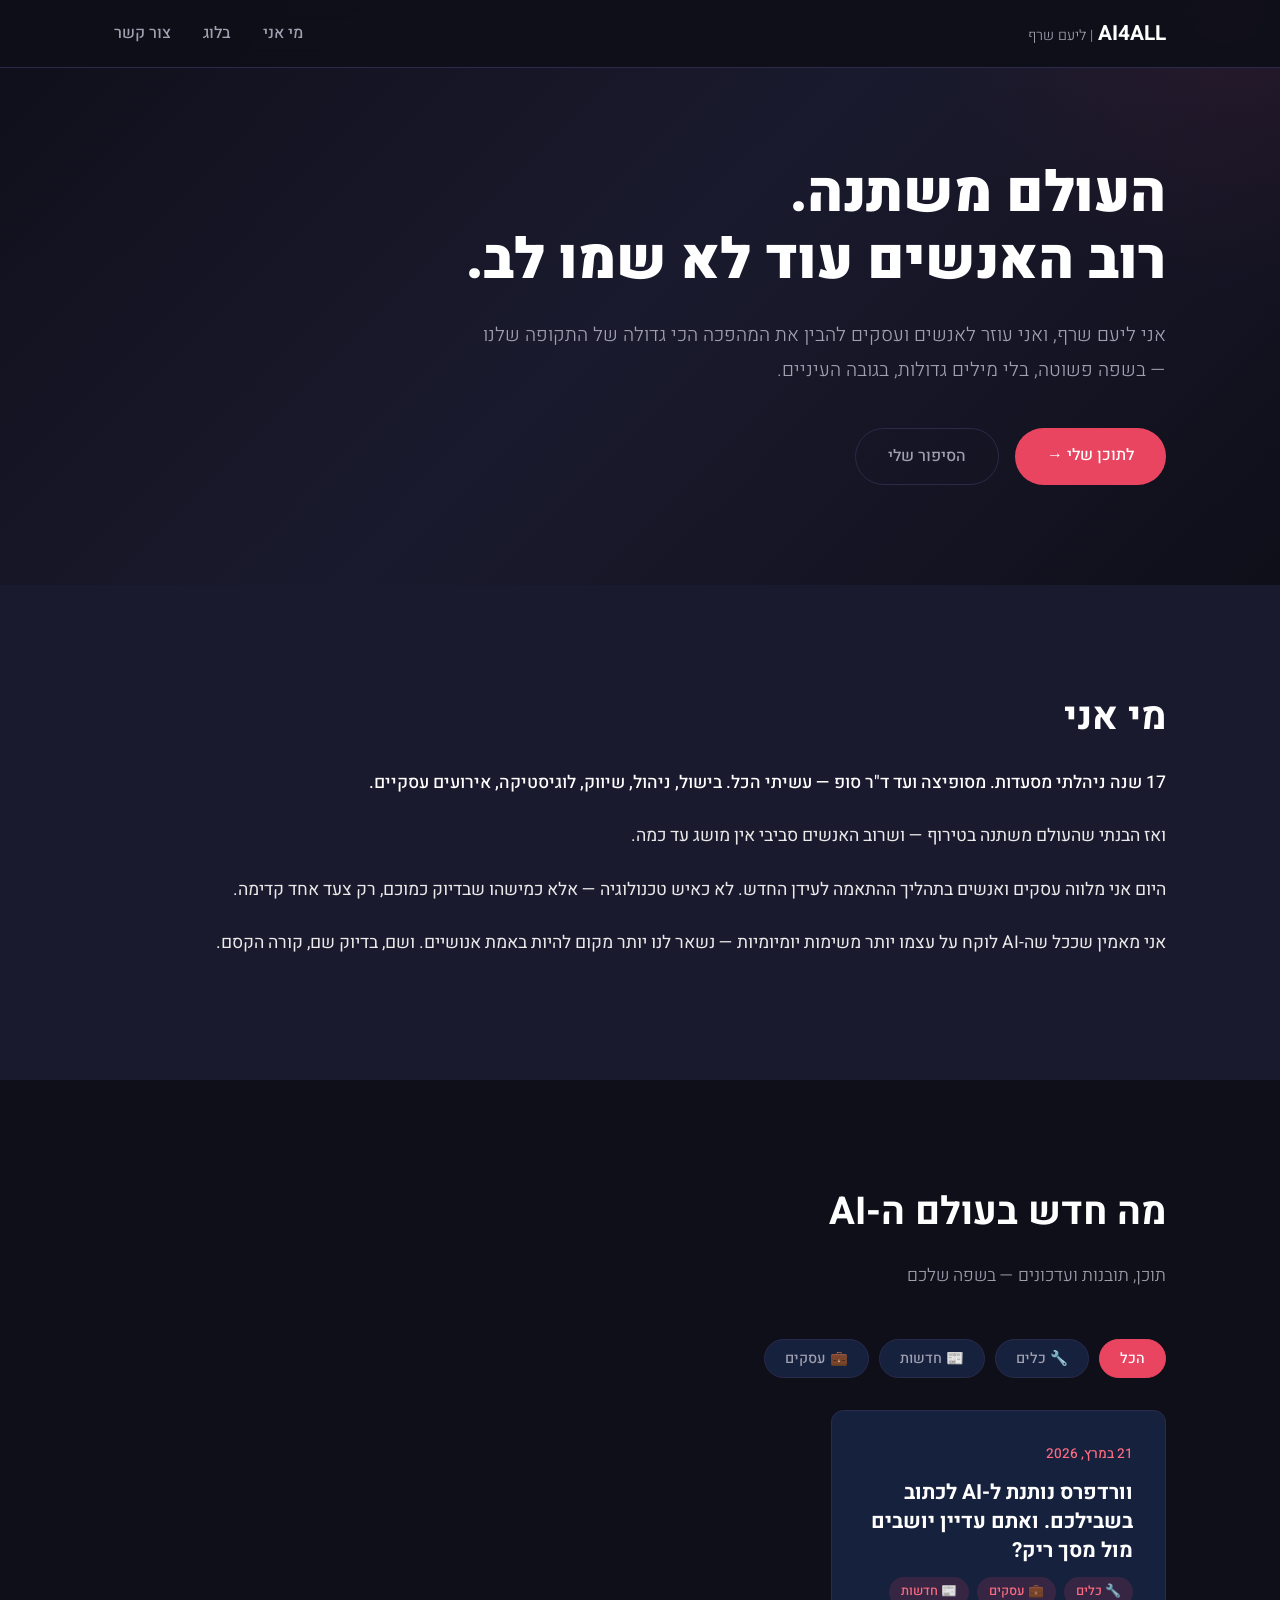
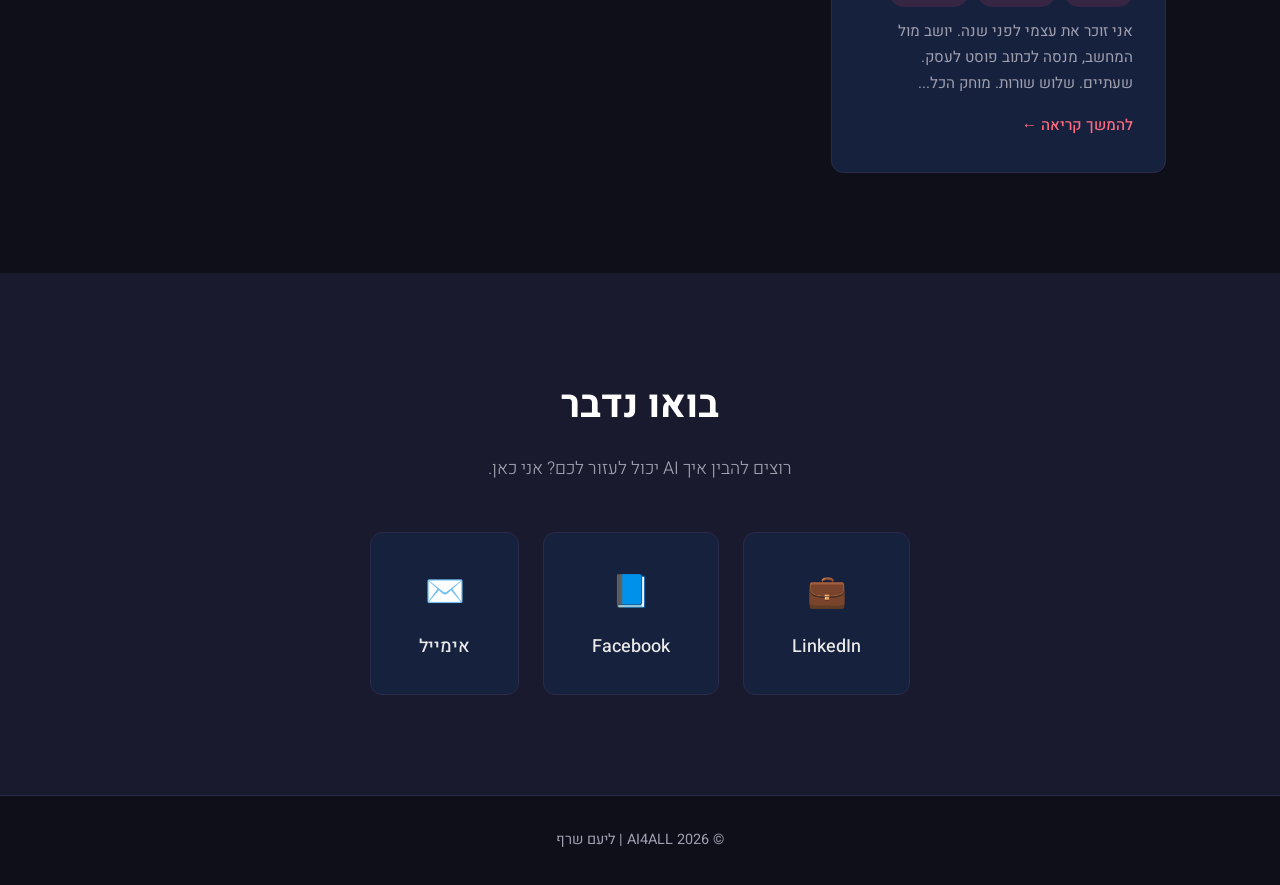
==== index.html @ 151e41d6 "AI4ALL website - initial version with blog and tags" ====
<!DOCTYPE html>
<html lang="he" dir="rtl">
<head>
    <meta charset="UTF-8">
    <meta name="viewport" content="width=device-width, initial-scale=1.0">
    <title>AI4ALL | ליעם שרף — AI בשפה שלכם</title>
    <meta name="description" content="AI4ALL — ליעם שרף מנגיש את עולם הבינה המלאכותית לעסקים ואנשים. תוכן, תובנות וכלים פרקטיים בשפה פשוטה.">
    <link rel="preconnect" href="https://fonts.googleapis.com">
    <link rel="preconnect" href="https://fonts.gstatic.com" crossorigin>
    <link href="https://fonts.googleapis.com/css2?family=Heebo:wght@300;400;500;700;900&display=swap" rel="stylesheet">
    <link rel="stylesheet" href="css/style.css">
</head>
<body>
    <!-- Navigation -->
    <nav class="navbar">
        <div class="container">
            <a href="/" class="logo">AI4ALL <span class="logo-sub">| ליעם שרף</span></a>
            <div class="nav-links">
                <a href="#about">מי אני</a>
                <a href="#blog">בלוג</a>
                <a href="#contact">צור קשר</a>
            </div>
            <button class="mobile-menu" aria-label="תפריט">☰</button>
        </div>
    </nav>

    <!-- Hero Section -->
    <header class="hero">
        <div class="container">
            <div class="hero-content">
                <h1>העולם משתנה.<br>רוב האנשים עוד לא שמו לב.</h1>
                <p class="hero-subtitle">אני ליעם שרף, ואני עוזר לאנשים ועסקים להבין את המהפכה הכי גדולה של התקופה שלנו — בשפה פשוטה, בלי מילים גדולות, בגובה העיניים.</p>
                <div class="hero-cta">
                    <a href="#blog" class="btn btn-primary">לתוכן שלי →</a>
                    <a href="#about" class="btn btn-secondary">הסיפור שלי</a>
                </div>
            </div>
        </div>
    </header>

    <!-- About Section -->
    <section id="about" class="about">
        <div class="container">
            <div class="about-content">
                <h2>מי אני</h2>
                <div class="about-text">
                    <p>17 שנה ניהלתי מסעדות. מסופיצה ועד ד"ר סופ — עשיתי הכל. בישול, ניהול, שיווק, לוגיסטיקה, אירועים עסקיים.</p>
                    <p>ואז הבנתי שהעולם משתנה בטירוף — ושרוב האנשים סביבי אין מושג עד כמה.</p>
                    <p>היום אני מלווה עסקים ואנשים בתהליך ההתאמה לעידן החדש. לא כאיש טכנולוגיה — אלא כמישהו שבדיוק כמוכם, רק צעד אחד קדימה.</p>
                    <p>אני מאמין שככל שה-AI לוקח על עצמו יותר משימות יומיומיות — נשאר לנו יותר מקום להיות באמת אנושיים. ושם, בדיוק שם, קורה הקסם.</p>
                </div>
            </div>
        </div>
    </section>

    <!-- Blog Section -->
    <section id="blog" class="blog">
        <div class="container">
            <h2>מה חדש בעולם ה-AI</h2>
            <p class="section-subtitle">תוכן, תובנות ועדכונים — בשפה שלכם</p>
            <div class="tag-filters" id="tag-filters"></div>
            <div class="posts-grid" id="posts-grid">
                <!-- Posts will be loaded here -->
            </div>
        </div>
    </section>

    <!-- Contact Section -->
    <section id="contact" class="contact">
        <div class="container">
            <h2>בואו נדבר</h2>
            <p class="section-subtitle">רוצים להבין איך AI יכול לעזור לכם? אני כאן.</p>
            <div class="contact-links">
                <a href="https://www.linkedin.com/in/liamsharf" class="contact-card" target="_blank">
                    <span class="contact-icon">💼</span>
                    <span>LinkedIn</span>
                </a>
                <a href="https://www.facebook.com/" class="contact-card" target="_blank">
                    <span class="contact-icon">📘</span>
                    <span>Facebook</span>
                </a>
                <a href="mailto:liam@example.com" class="contact-card">
                    <span class="contact-icon">✉️</span>
                    <span>אימייל</span>
                </a>
            </div>
        </div>
    </section>

    <!-- Footer -->
    <footer class="footer">
        <div class="container">
            <p>© 2026 AI4ALL | ליעם שרף</p>
        </div>
    </footer>

    <script src="js/posts.js"></script>
    <script src="js/main.js"></script>
</body>
</html>
---- css/style.css ----
/* === Base Reset & Variables === */
:root {
    --primary: #1a1a2e;
    --accent: #e94560;
    --accent-light: #ff6b81;
    --bg: #0f0f1a;
    --bg-card: #16213e;
    --bg-section: #1a1a2e;
    --text: #eaeaea;
    --text-muted: #a0a0b0;
    --text-light: #ffffff;
    --border: #2a2a4a;
    --radius: 12px;
    --shadow: 0 4px 20px rgba(0, 0, 0, 0.3);
    --transition: 0.3s ease;
    --font: 'Heebo', sans-serif;
}

* {
    margin: 0;
    padding: 0;
    box-sizing: border-box;
}

html {
    scroll-behavior: smooth;
}

body {
    font-family: var(--font);
    background: var(--bg);
    color: var(--text);
    line-height: 1.7;
    font-size: 18px;
}

.container {
    max-width: 1100px;
    margin: 0 auto;
    padding: 0 24px;
}

/* === Typography === */
h1 {
    font-size: clamp(2rem, 5vw, 3.5rem);
    font-weight: 900;
    line-height: 1.2;
    color: var(--text-light);
}

h2 {
    font-size: clamp(1.6rem, 3vw, 2.4rem);
    font-weight: 700;
    margin-bottom: 16px;
    color: var(--text-light);
}

a {
    color: var(--accent-light);
    text-decoration: none;
    transition: color var(--transition);
}

a:hover {
    color: var(--accent);
}

/* === Navbar === */
.navbar {
    position: fixed;
    top: 0;
    width: 100%;
    z-index: 100;
    background: rgba(15, 15, 26, 0.95);
    backdrop-filter: blur(10px);
    border-bottom: 1px solid var(--border);
    padding: 16px 0;
}

.navbar .container {
    display: flex;
    align-items: center;
    justify-content: space-between;
}

.logo {
    font-size: 1.3rem;
    font-weight: 700;
    color: var(--text-light) !important;
}

.logo-sub {
    font-weight: 300;
    color: var(--text-muted);
    font-size: 0.9rem;
}

.nav-links {
    display: flex;
    gap: 32px;
}

.nav-links a {
    color: var(--text-muted);
    font-weight: 500;
    font-size: 1rem;
    transition: color var(--transition);
}

.nav-links a:hover {
    color: var(--text-light);
}

.mobile-menu {
    display: none;
    background: none;
    border: none;
    color: var(--text-light);
    font-size: 1.5rem;
    cursor: pointer;
}

/* === Hero === */
.hero {
    padding: 160px 0 100px;
    background: linear-gradient(135deg, var(--bg) 0%, var(--bg-section) 50%, var(--bg) 100%);
    position: relative;
    overflow: hidden;
}

.hero::before {
    content: '';
    position: absolute;
    top: -50%;
    right: -20%;
    width: 600px;
    height: 600px;
    background: radial-gradient(circle, rgba(233, 69, 96, 0.08) 0%, transparent 70%);
    border-radius: 50%;
}

.hero-content {
    max-width: 700px;
    position: relative;
    z-index: 1;
}

.hero-subtitle {
    font-size: 1.2rem;
    color: var(--text-muted);
    margin-top: 24px;
    line-height: 1.8;
    font-weight: 300;
}

.hero-cta {
    margin-top: 40px;
    display: flex;
    gap: 16px;
    flex-wrap: wrap;
}

/* === Buttons === */
.btn {
    display: inline-block;
    padding: 14px 32px;
    border-radius: 50px;
    font-weight: 500;
    font-size: 1rem;
    transition: all var(--transition);
    cursor: pointer;
    border: none;
    font-family: var(--font);
}

.btn-primary {
    background: var(--accent);
    color: white;
}

.btn-primary:hover {
    background: var(--accent-light);
    color: white;
    transform: translateY(-2px);
    box-shadow: 0 8px 25px rgba(233, 69, 96, 0.3);
}

.btn-secondary {
    background: transparent;
    color: var(--text-muted);
    border: 1px solid var(--border);
}

.btn-secondary:hover {
    color: var(--text-light);
    border-color: var(--text-muted);
}

/* === About === */
.about {
    padding: 100px 0;
    background: var(--bg-section);
}

.about-text p {
    margin-bottom: 20px;
    font-size: 1.1rem;
    color: var(--text);
    line-height: 1.9;
}

.about-text p:first-child::first-line {
    color: var(--text-light);
    font-weight: 500;
}

/* === Blog === */
.blog {
    padding: 100px 0;
}

.section-subtitle {
    color: var(--text-muted);
    font-size: 1.1rem;
    margin-bottom: 48px;
    font-weight: 300;
}

.posts-grid {
    display: grid;
    grid-template-columns: repeat(auto-fill, minmax(320px, 1fr));
    gap: 24px;
}

.post-card {
    background: var(--bg-card);
    border-radius: var(--radius);
    padding: 32px;
    border: 1px solid var(--border);
    transition: all var(--transition);
    cursor: pointer;
    text-decoration: none;
    display: block;
}

.post-card:hover {
    transform: translateY(-4px);
    box-shadow: var(--shadow);
    border-color: var(--accent);
}

.post-card .post-date {
    font-size: 0.85rem;
    color: var(--accent-light);
    font-weight: 500;
    margin-bottom: 12px;
}

.post-card .post-title {
    font-size: 1.3rem;
    font-weight: 700;
    color: var(--text-light);
    margin-bottom: 12px;
    line-height: 1.4;
}

.post-card .post-excerpt {
    color: var(--text-muted);
    font-size: 0.95rem;
    line-height: 1.7;
}

.post-card .read-more {
    display: inline-block;
    margin-top: 16px;
    color: var(--accent-light);
    font-weight: 500;
    font-size: 0.95rem;
}

/* === Single Post Page === */
.post-page {
    padding: 140px 0 80px;
}

.post-page .post-header {
    margin-bottom: 48px;
}

.post-page .post-date {
    color: var(--accent-light);
    font-size: 0.9rem;
    font-weight: 500;
}

.post-page .post-title {
    font-size: clamp(1.8rem, 4vw, 2.8rem);
    font-weight: 900;
    color: var(--text-light);
    margin-top: 12px;
    line-height: 1.3;
}

.post-page .post-body {
    max-width: 720px;
    font-size: 1.15rem;
    line-height: 2;
}

.post-page .post-body p {
    margin-bottom: 20px;
}

.post-page .post-body strong {
    color: var(--text-light);
}

.back-link {
    display: inline-block;
    margin-top: 48px;
    color: var(--accent-light);
    font-weight: 500;
}

/* === Contact === */
.contact {
    padding: 100px 0;
    background: var(--bg-section);
    text-align: center;
}

.contact-links {
    display: flex;
    justify-content: center;
    gap: 24px;
    margin-top: 40px;
    flex-wrap: wrap;
}

.contact-card {
    background: var(--bg-card);
    border: 1px solid var(--border);
    border-radius: var(--radius);
    padding: 32px 48px;
    display: flex;
    flex-direction: column;
    align-items: center;
    gap: 12px;
    transition: all var(--transition);
    color: var(--text) !important;
    font-weight: 500;
}

.contact-card:hover {
    border-color: var(--accent);
    transform: translateY(-2px);
}

.contact-icon {
    font-size: 2rem;
}

/* === Footer === */
.footer {
    padding: 32px 0;
    text-align: center;
    color: var(--text-muted);
    font-size: 0.9rem;
    border-top: 1px solid var(--border);
}

/* === Mobile === */
@media (max-width: 768px) {
    body {
        font-size: 16px;
    }
    
    .nav-links {
        display: none;
    }
    
    .mobile-menu {
        display: block;
    }
    
    .nav-links.active {
        display: flex;
        flex-direction: column;
        position: absolute;
        top: 100%;
        right: 0;
        left: 0;
        background: rgba(15, 15, 26, 0.98);
        padding: 24px;
        gap: 16px;
        border-bottom: 1px solid var(--border);
    }
    
    .hero {
        padding: 120px 0 80px;
    }
    
    .posts-grid {
        grid-template-columns: 1fr;
    }
    
    .contact-links {
        flex-direction: column;
        align-items: center;
    }
    
    .contact-card {
        width: 100%;
        max-width: 300px;
    }
}

/* === Tag Filters === */
.tag-filters {
    display: flex;
    gap: 10px;
    flex-wrap: wrap;
    margin-bottom: 32px;
}

.tag-btn {
    background: var(--bg-card);
    border: 1px solid var(--border);
    color: var(--text-muted);
    padding: 8px 20px;
    border-radius: 50px;
    font-family: var(--font);
    font-size: 0.9rem;
    font-weight: 500;
    cursor: pointer;
    transition: all var(--transition);
}

.tag-btn:hover {
    border-color: var(--accent);
    color: var(--text-light);
}

.tag-btn.active {
    background: var(--accent);
    border-color: var(--accent);
    color: white;
}

/* === Post Tags === */
.post-tags {
    display: flex;
    gap: 8px;
    flex-wrap: wrap;
    margin-bottom: 12px;
}

.post-tag {
    background: rgba(233, 69, 96, 0.15);
    color: var(--accent-light);
    padding: 4px 12px;
    border-radius: 50px;
    font-size: 0.8rem;
    font-weight: 500;
}

/* === Empty State === */
.empty-state {
    text-align: center;
    padding: 60px 20px;
    color: var(--text-muted);
}

.empty-state .emoji {
    font-size: 3rem;
    margin-bottom: 16px;
}
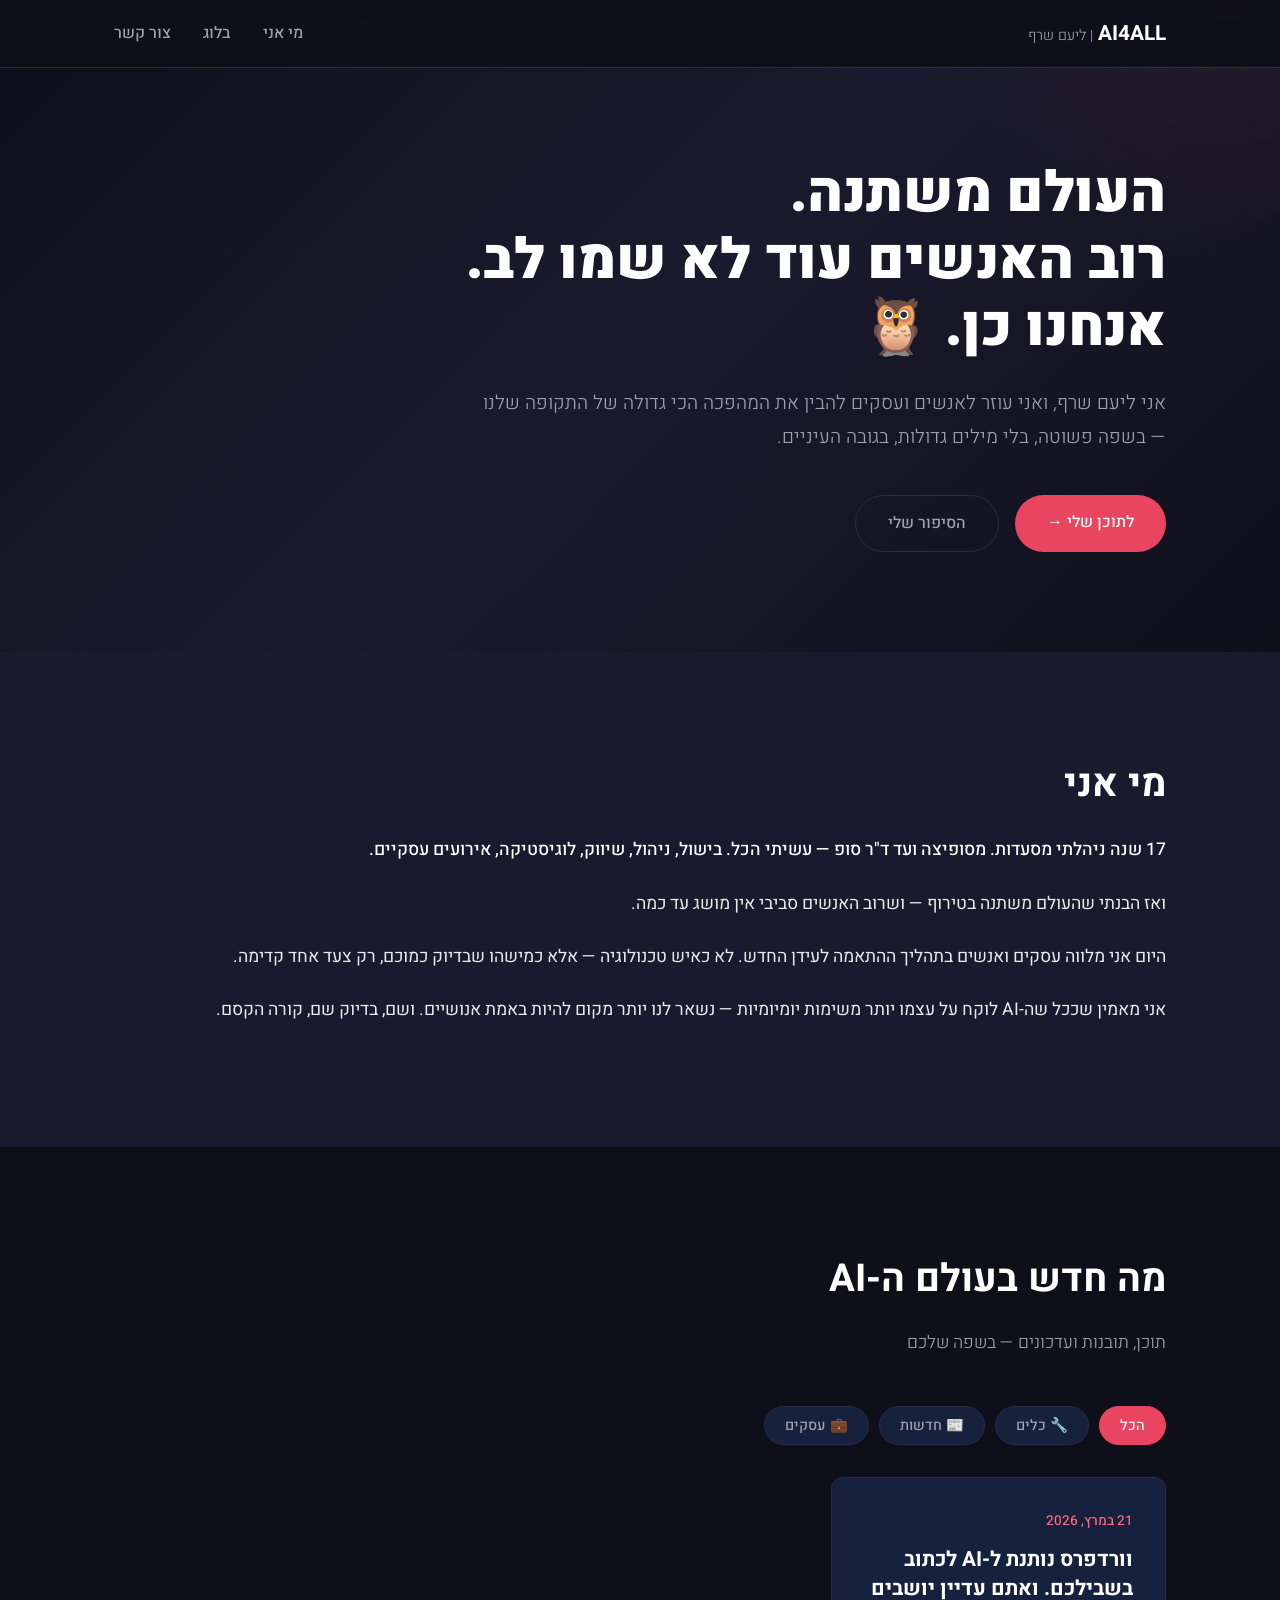
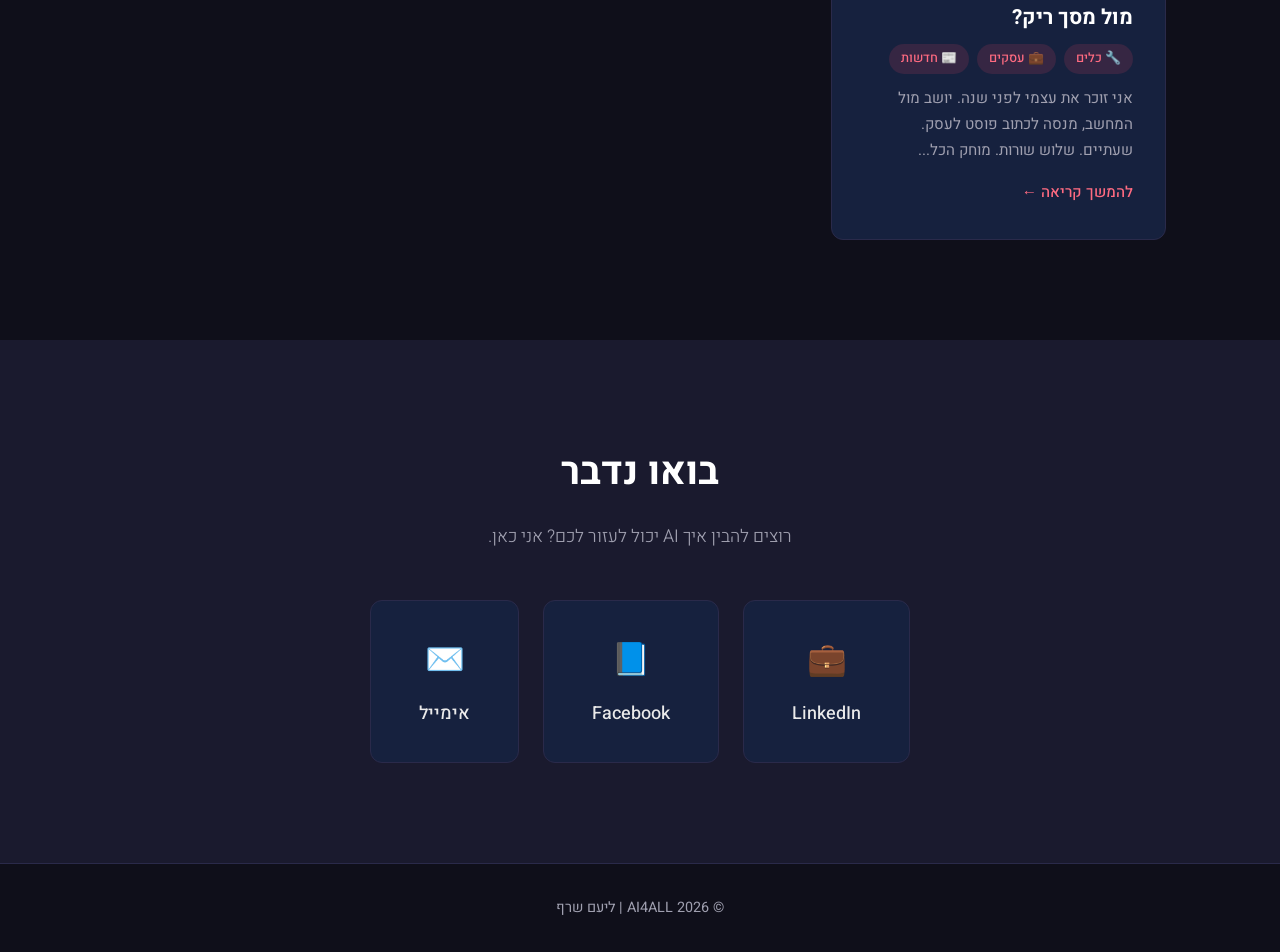
==== commit 8348ab6a: "test: verify auto-deploy" ====
--- a/index.html
+++ b/index.html
@@ -28,7 +28,7 @@
     <header class="hero">
         <div class="container">
             <div class="hero-content">
-                <h1>העולם משתנה.<br>רוב האנשים עוד לא שמו לב.</h1>
+                <h1>העולם משתנה.<br>רוב האנשים עוד לא שמו לב.<br>אנחנו כן. 🦉</h1>
                 <p class="hero-subtitle">אני ליעם שרף, ואני עוזר לאנשים ועסקים להבין את המהפכה הכי גדולה של התקופה שלנו — בשפה פשוטה, בלי מילים גדולות, בגובה העיניים.</p>
                 <div class="hero-cta">
                     <a href="#blog" class="btn btn-primary">לתוכן שלי →</a>
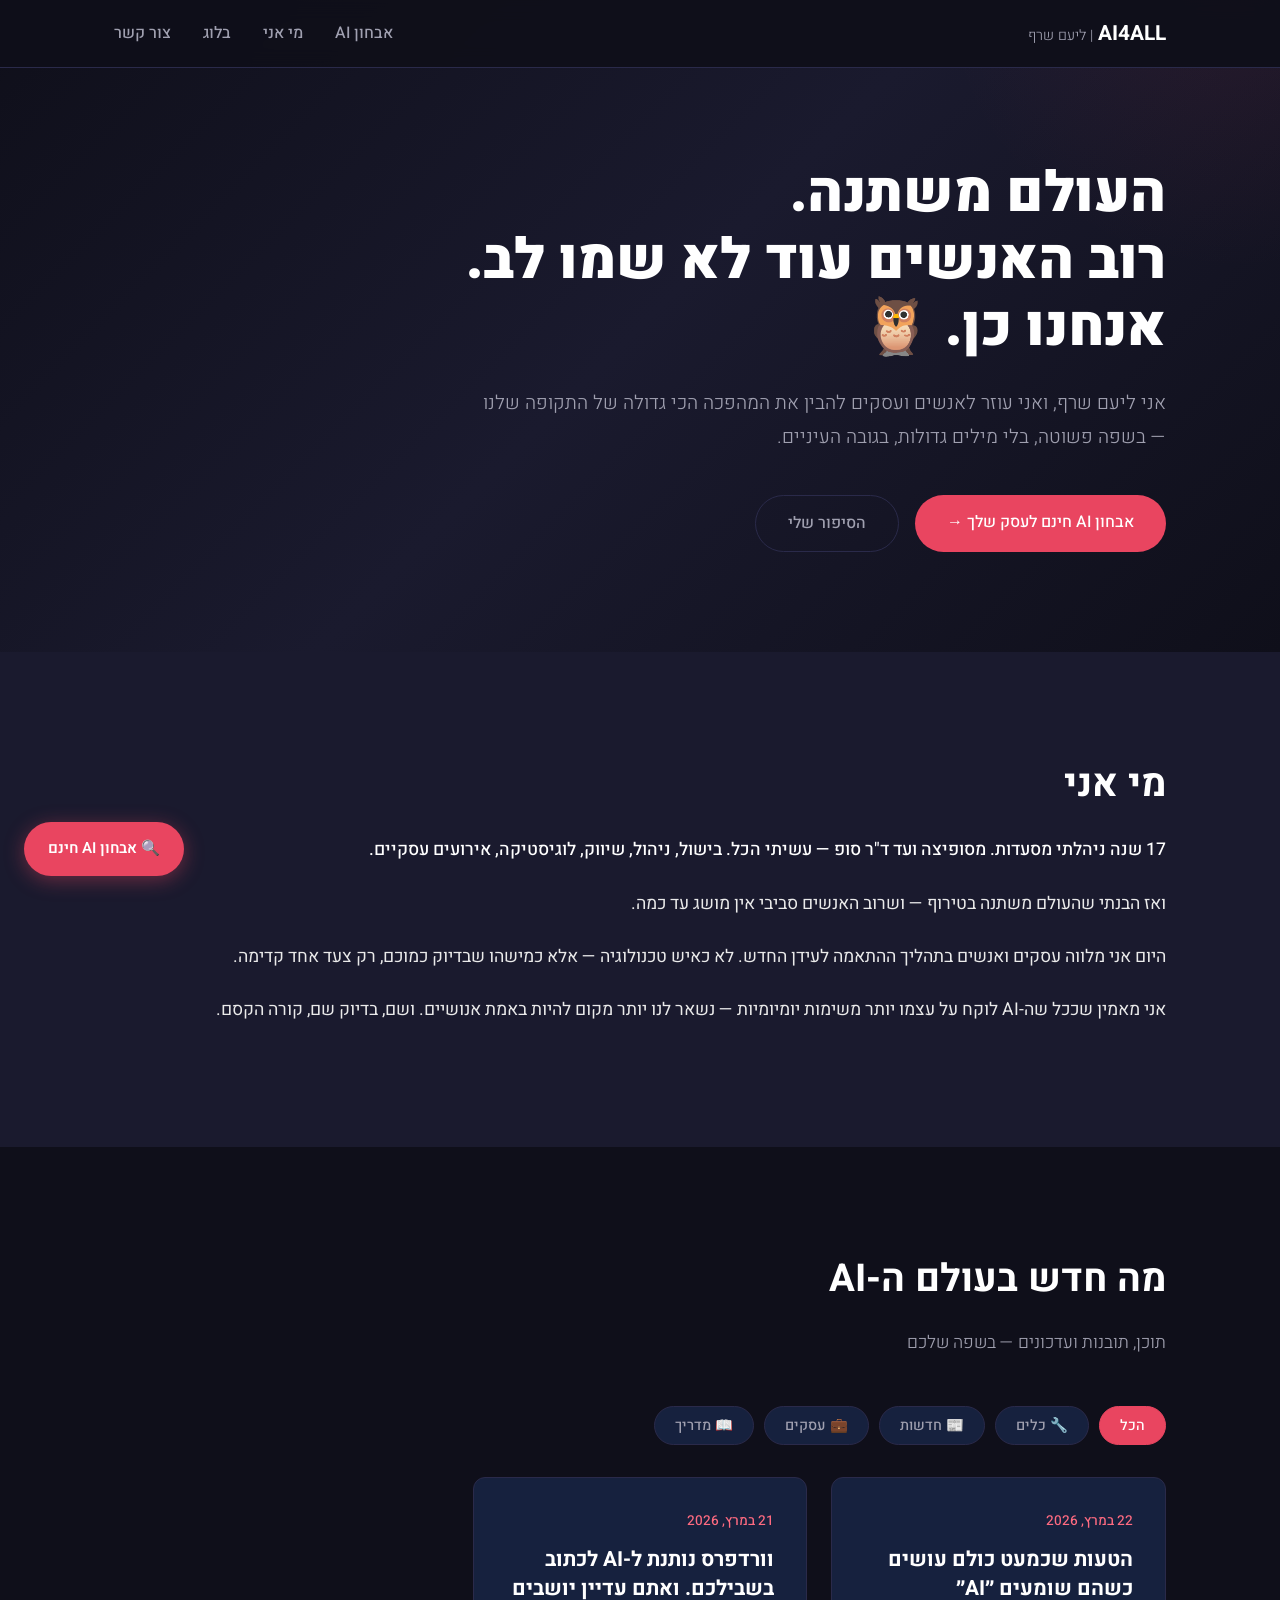
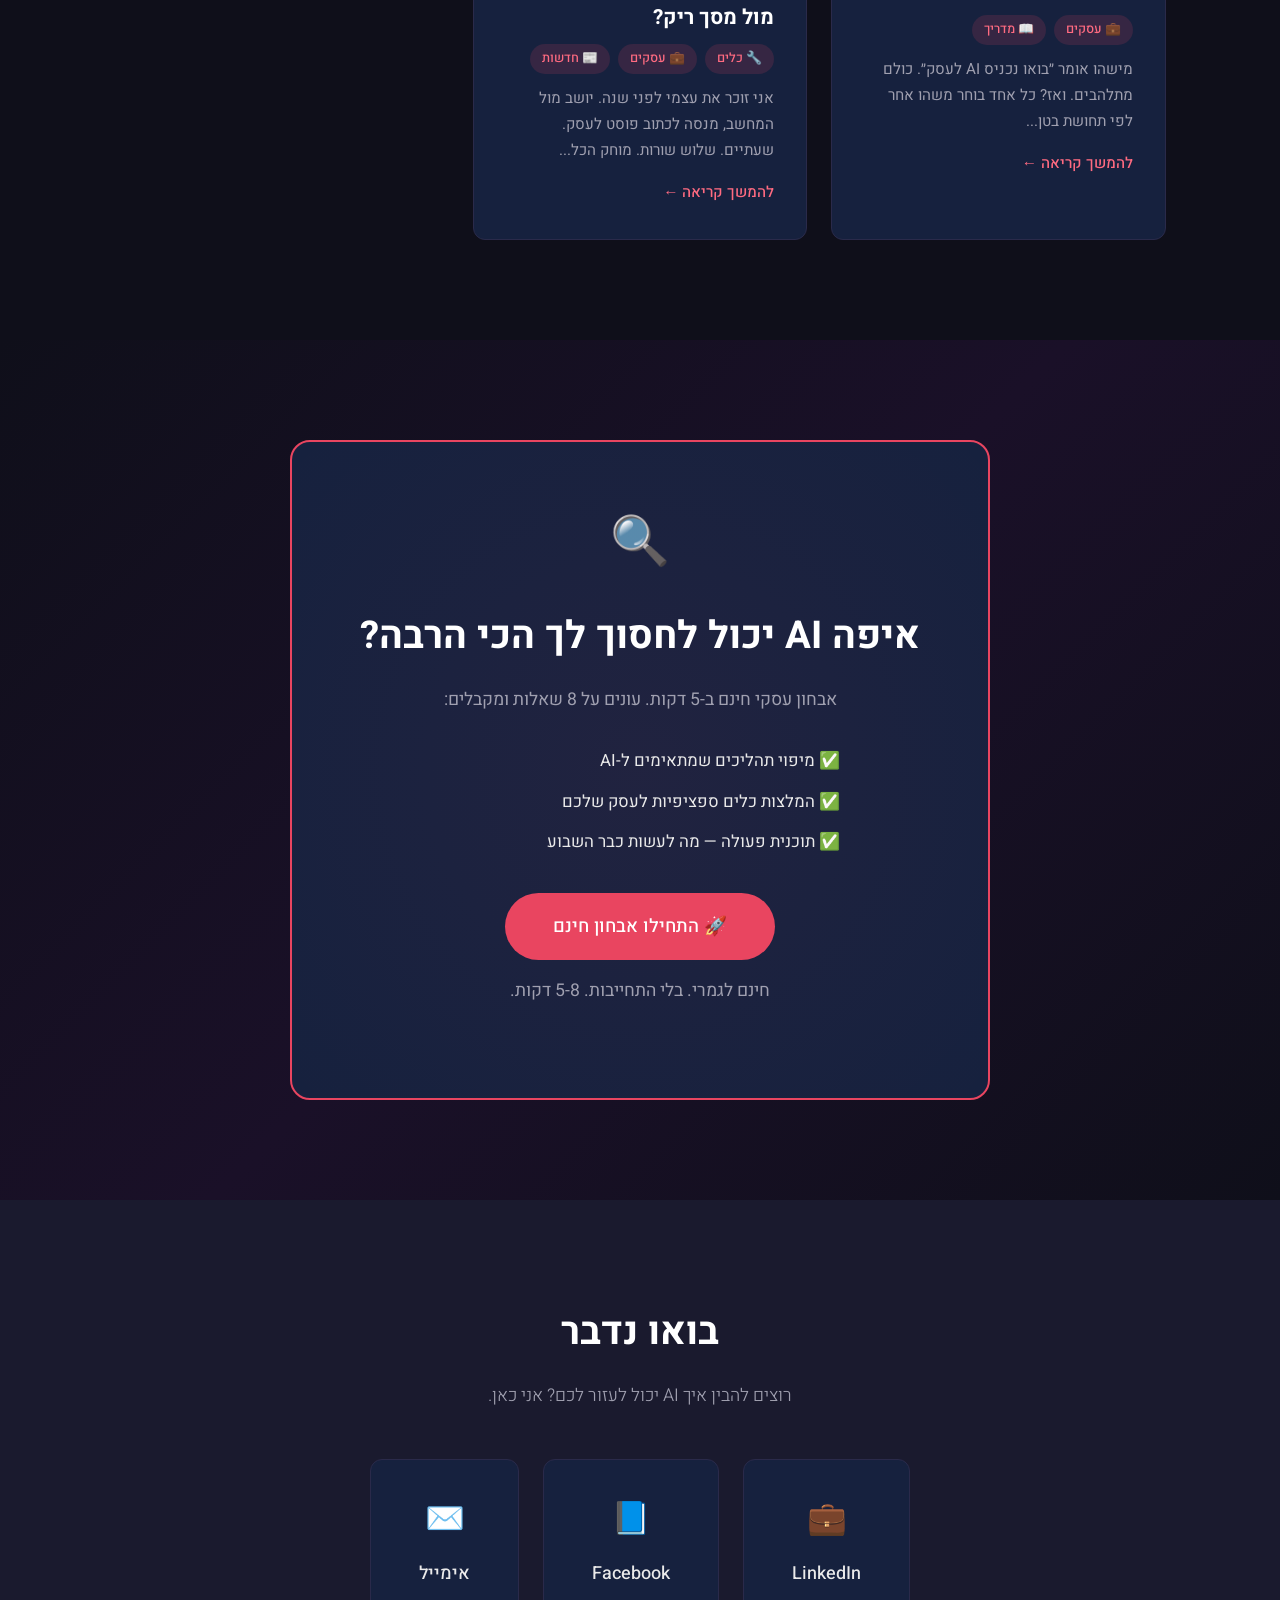
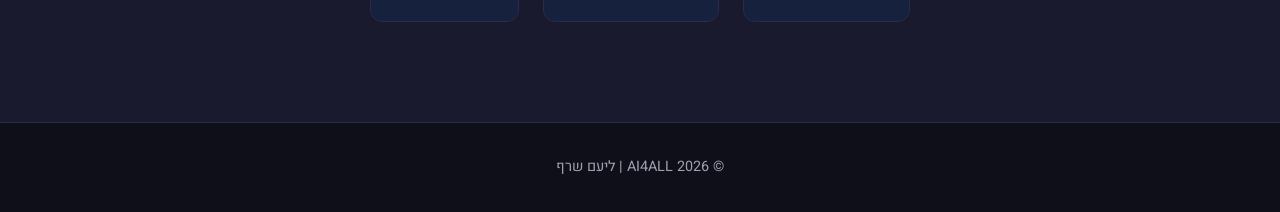
==== commit ff310f18: "add scanner CTA section + floating button" ====
--- a/index.html
+++ b/index.html
@@ -16,6 +16,7 @@
         <div class="container">
             <a href="/" class="logo">AI4ALL <span class="logo-sub">| ליעם שרף</span></a>
             <div class="nav-links">
+                <a href="#scanner">אבחון AI</a>
                 <a href="#about">מי אני</a>
                 <a href="#blog">בלוג</a>
                 <a href="#contact">צור קשר</a>
@@ -31,7 +32,7 @@
                 <h1>העולם משתנה.<br>רוב האנשים עוד לא שמו לב.<br>אנחנו כן. 🦉</h1>
                 <p class="hero-subtitle">אני ליעם שרף, ואני עוזר לאנשים ועסקים להבין את המהפכה הכי גדולה של התקופה שלנו — בשפה פשוטה, בלי מילים גדולות, בגובה העיניים.</p>
                 <div class="hero-cta">
-                    <a href="#blog" class="btn btn-primary">לתוכן שלי →</a>
+                    <a href="#scanner" class="btn btn-primary">אבחון AI חינם לעסק שלך →</a>
                     <a href="#about" class="btn btn-secondary">הסיפור שלי</a>
                 </div>
             </div>
@@ -60,7 +61,25 @@
             <p class="section-subtitle">תוכן, תובנות ועדכונים — בשפה שלכם</p>
             <div class="tag-filters" id="tag-filters"></div>
             <div class="posts-grid" id="posts-grid">
-                <!-- Posts will be loaded here -->
+                <!-- Posts loaded by JS -->
+            </div>
+        </div>
+    </section>
+
+    <!-- Scanner CTA Section -->
+    <section id="scanner" class="scanner-section">
+        <div class="container">
+            <div class="scanner-card">
+                <div class="scanner-icon">🔍</div>
+                <h2>איפה AI יכול לחסוך לך הכי הרבה?</h2>
+                <p>אבחון עסקי חינם ב-5 דקות. עונים על 8 שאלות ומקבלים:</p>
+                <div class="scanner-benefits">
+                    <div class="benefit">✅ מיפוי תהליכים שמתאימים ל-AI</div>
+                    <div class="benefit">✅ המלצות כלים ספציפיות לעסק שלכם</div>
+                    <div class="benefit">✅ תוכנית פעולה — מה לעשות כבר השבוע</div>
+                </div>
+                <a href="https://t.me/ai4all_scanner_bot" class="btn btn-primary btn-large" target="_blank">🚀 התחילו אבחון חינם</a>
+                <p class="scanner-note">חינם לגמרי. בלי התחייבות. 5-8 דקות.</p>
             </div>
         </div>
     </section>
@@ -94,6 +113,11 @@
         </div>
     </footer>
 
+    <!-- Floating CTA Button -->
+    <a href="https://t.me/ai4all_scanner_bot" class="floating-cta" target="_blank">
+        🔍 אבחון AI חינם
+    </a>
+
     <script src="js/posts.js"></script>
     <script src="js/main.js"></script>
 </body>
--- a/css/style.css
+++ b/css/style.css
@@ -464,6 +464,119 @@
     font-weight: 500;
 }
 
+/* === Scanner Section === */
+.scanner-section {
+    padding: 100px 0;
+    background: linear-gradient(135deg, var(--bg) 0%, #1a1028 50%, var(--bg) 100%);
+}
+
+.scanner-card {
+    background: var(--bg-card);
+    border: 2px solid var(--accent);
+    border-radius: 20px;
+    padding: 60px 40px;
+    text-align: center;
+    max-width: 700px;
+    margin: 0 auto;
+    position: relative;
+    overflow: hidden;
+}
+
+.scanner-card::before {
+    content: '';
+    position: absolute;
+    top: -50%;
+    left: -50%;
+    width: 200%;
+    height: 200%;
+    background: radial-gradient(circle, rgba(233, 69, 96, 0.05) 0%, transparent 50%);
+}
+
+.scanner-icon {
+    font-size: 3rem;
+    margin-bottom: 20px;
+}
+
+.scanner-card h2 {
+    position: relative;
+    margin-bottom: 16px;
+}
+
+.scanner-card > p {
+    position: relative;
+    color: var(--text-muted);
+    font-size: 1.1rem;
+    margin-bottom: 32px;
+}
+
+.scanner-benefits {
+    position: relative;
+    display: flex;
+    flex-direction: column;
+    gap: 12px;
+    margin-bottom: 36px;
+    text-align: right;
+    max-width: 400px;
+    margin-left: auto;
+    margin-right: auto;
+}
+
+.benefit {
+    font-size: 1.05rem;
+    color: var(--text);
+}
+
+.btn-large {
+    padding: 18px 48px;
+    font-size: 1.15rem;
+    position: relative;
+}
+
+.scanner-note {
+    position: relative;
+    color: var(--text-muted);
+    font-size: 0.85rem;
+    margin-top: 16px;
+}
+
+/* === Floating CTA === */
+.floating-cta {
+    position: fixed;
+    bottom: 24px;
+    left: 24px;
+    background: var(--accent);
+    color: white !important;
+    padding: 14px 24px;
+    border-radius: 50px;
+    font-weight: 600;
+    font-size: 0.95rem;
+    box-shadow: 0 4px 20px rgba(233, 69, 96, 0.4);
+    z-index: 99;
+    transition: all var(--transition);
+    text-decoration: none;
+    font-family: var(--font);
+}
+
+.floating-cta:hover {
+    transform: translateY(-2px);
+    box-shadow: 0 8px 30px rgba(233, 69, 96, 0.5);
+    background: var(--accent-light);
+    color: white !important;
+}
+
+@media (max-width: 768px) {
+    .scanner-card {
+        padding: 40px 24px;
+    }
+    
+    .floating-cta {
+        bottom: 16px;
+        left: 16px;
+        right: 16px;
+        text-align: center;
+    }
+}
+
 /* === Empty State === */
 .empty-state {
     text-align: center;
